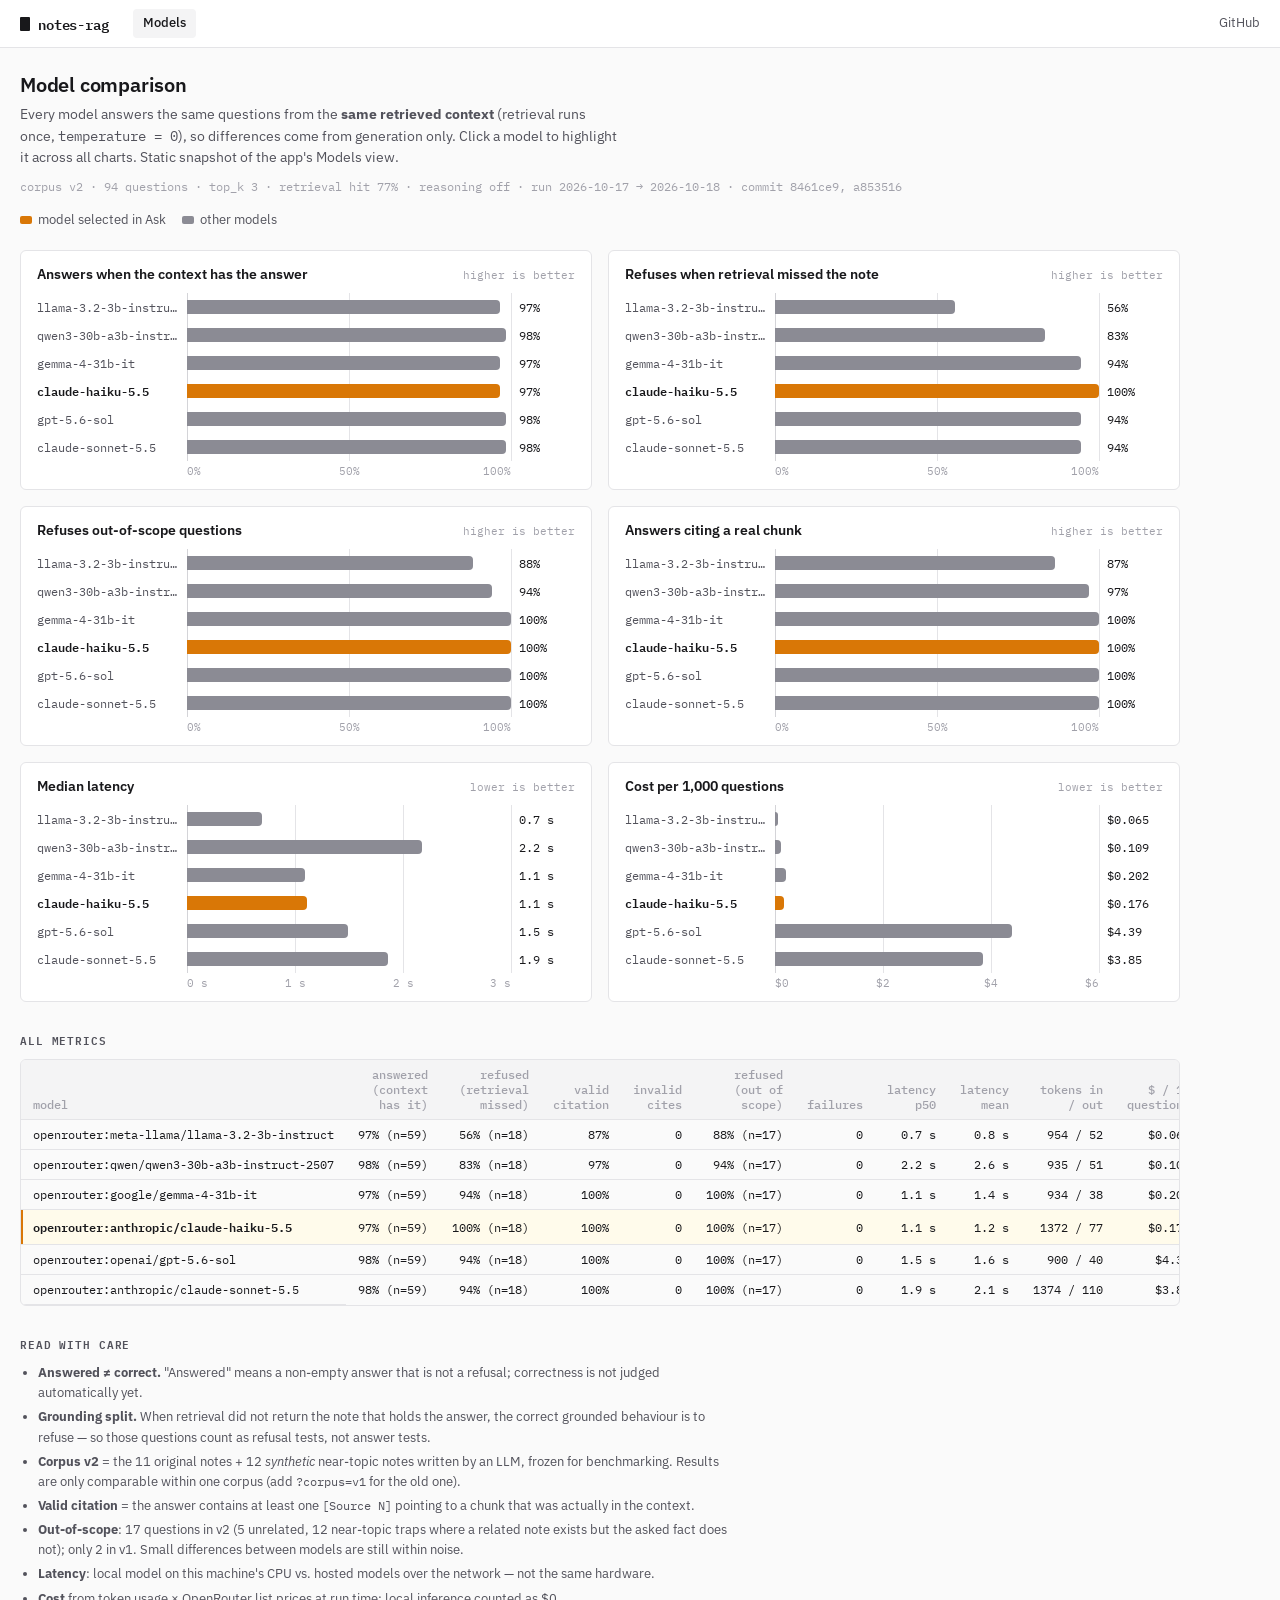
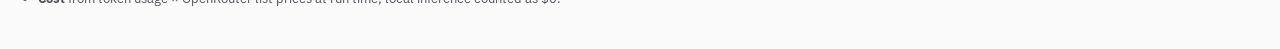
==== docs/benchmark/index.html @ eb019437 "feat(docs): README benchmark charts and static interactive comparison page render_benchmark_charts r" ====
<!DOCTYPE html>
<html lang="en">
<head>
    <meta charset="UTF-8">
    <meta name="viewport" content="width=device-width, initial-scale=1.0">
    <title>notes-rag — model comparison</title>
    <link rel="preconnect" href="https://fonts.googleapis.com">
    <link rel="preconnect" href="https://fonts.gstatic.com" crossorigin>
    <link href="https://fonts.googleapis.com/css2?family=IBM+Plex+Mono:wght@400;500;600&family=IBM+Plex+Sans:wght@400;500;600&display=swap" rel="stylesheet">
    <link rel="stylesheet" href="styles.css">
</head>
<body data-static>
    <header class="topbar">
        <div class="brand">
            <span class="brand-mark" aria-hidden="true"></span>
            <span class="brand-name">notes-rag</span>
        </div>
        <nav class="tabs" aria-label="Views">
            <a class="tab" href="models.html" aria-current="page">Models</a>
        </nav>
        <nav class="topbar-links">
            <a href="https://github.com/kat1478/notes-rag-assistant" target="_blank" rel="noopener">GitHub</a>
        </nav>
    </header>

    <main class="page viz">
        <h1>Model comparison</h1>
        <p class="page-lede">
            Every model answers the same questions from the <strong>same retrieved context</strong>
            (retrieval runs once, <code>temperature = 0</code>), so differences come from generation only.
            Click a model to highlight it across all charts. Static snapshot of the app's Models view.
        </p>
        <p id="run-meta" class="run-meta"></p>
        <div class="key" aria-hidden="true">
            <span><i class="swatch swatch-accent"></i>model selected in Ask</span>
            <span><i class="swatch swatch-muted"></i>other models</span>
        </div>

        <div id="notice" class="notice" hidden></div>

        <div id="charts" class="charts"></div>

        <h2 class="section-title">All metrics</h2>
        <div class="table-wrap">
            <table class="data-table" id="metrics-table">
                <thead>
                    <tr>
                        <th scope="col">model</th>
                        <th scope="col">answered (context has it)</th>
                        <th scope="col">refused (retrieval missed)</th>
                        <th scope="col">valid citation</th>
                        <th scope="col">invalid cites</th>
                        <th scope="col">refused (out of scope)</th>
                        <th scope="col">failures</th>
                        <th scope="col">latency p50</th>
                        <th scope="col">latency mean</th>
                        <th scope="col">tokens in / out</th>
                        <th scope="col">$ / 1k questions</th>
                    </tr>
                </thead>
                <tbody></tbody>
            </table>
        </div>

        <h2 class="section-title">Read with care</h2>
        <ul class="caveats">
            <li><strong>Answered ≠ correct.</strong> "Answered" means a non-empty answer that is not a refusal; correctness is not judged automatically yet.</li>
            <li><strong>Grounding split.</strong> When retrieval did not return the note that holds the answer, the correct grounded behaviour is to refuse — so those questions count as refusal tests, not answer tests.</li>
            <li><strong>Corpus v2</strong> = the 11 original notes + 12 <em>synthetic</em> near-topic notes written by an LLM, frozen for benchmarking. Results are only comparable within one corpus (add <code>?corpus=v1</code> for the old one).</li>
            <li><strong>Valid citation</strong> = the answer contains at least one <code>[Source N]</code> pointing to a chunk that was actually in the context.</li>
            <li><strong>Out-of-scope</strong>: 17 questions in v2 (5 unrelated, 12 near-topic traps where a related note exists but the asked fact does not); only 2 in v1. Small differences between models are still within noise.</li>
            <li><strong>Latency</strong>: local model on this machine's CPU vs. hosted models over the network — not the same hardware.</li>
            <li><strong>Cost</strong> from token usage × OpenRouter list prices at run time; local inference counted as $0.</li>
        </ul>
    </main>

    <div id="tooltip" class="tooltip" role="tooltip" hidden></div>
    <script src="models.js"></script>
</body>
</html>
---- docs/benchmark/styles.css ----
/* notes-rag — developer-tool UI.
   Neutral palette; the only accent is the highlighter used to link citations to chunks. */

:root {
    --bg: #fafafa;
    --panel: #ffffff;
    --sunken: #f4f4f5;
    --line: #e4e4e7;
    --line-strong: #d4d4d8;
    --text: #18181b;
    --text-2: #52525b;
    --text-3: #a1a1aa;

    --hl: #fde68a;          /* highlighter: citation chips */
    --hl-row: #fffbeb;      /* highlighter: linked context row */
    --hl-line: #d97706;
    --hl-text: #78350f;

    --ok: #15803d;
    --warn: #b45309;
    --bad: #b91c1c;
    --info: #3f3f46;

    --sans: 'IBM Plex Sans', system-ui, sans-serif;
    --mono: 'IBM Plex Mono', ui-monospace, 'SFMono-Regular', Menlo, monospace;
    --r: 6px;
    --gutter: 20px;
}

@media (prefers-color-scheme: dark) {
    :root {
        --bg: #09090b;
        --panel: #0f0f11;
        --sunken: #18181b;
        --line: #27272a;
        --line-strong: #3f3f46;
        --text: #f4f4f5;
        --text-2: #a1a1aa;
        --text-3: #71717a;

        --hl: rgba(251, 191, 36, 0.28);
        --hl-row: rgba(251, 191, 36, 0.07);
        --hl-line: #f59e0b;
        --hl-text: #fcd34d;

        --ok: #4ade80;
        --warn: #fbbf24;
        --bad: #f87171;
        --info: #d4d4d8;
    }
}

* { box-sizing: border-box; margin: 0; padding: 0; }

html { color-scheme: light dark; }

body {
    background: var(--bg);
    color: var(--text);
    font: 14px/1.55 var(--sans);
    -webkit-font-smoothing: antialiased;
    min-height: 100vh;
    display: grid;
    grid-template-rows: auto auto 1fr auto;
    grid-template-columns: minmax(0, 1fr);
}

button { font: inherit; color: inherit; cursor: pointer; background: none; border: 0; }
code, pre, kbd, output, .mono { font-family: var(--mono); }
[hidden] { display: none !important; }

:focus-visible { outline: 2px solid var(--hl-line); outline-offset: 2px; }

.visually-hidden {
    position: absolute; width: 1px; height: 1px; overflow: hidden;
    clip: rect(0 0 0 0); white-space: nowrap;
}

/* ── Top bar ─────────────────────────────────────────────── */

.topbar {
    display: flex;
    align-items: center;
    gap: 16px;
    height: 48px;
    padding: 0 var(--gutter);
    border-bottom: 1px solid var(--line);
    background: var(--panel);
}

.brand { display: flex; align-items: center; gap: 8px; }
.brand-mark {
    width: 10px; height: 14px;
    background: var(--text);
    border-radius: 1px;
}
.brand-name { font: 600 14px var(--mono); letter-spacing: -0.01em; }

.backend-status {
    display: inline-flex;
    align-items: center;
    gap: 6px;
    padding: 2px 8px;
    border: 1px solid var(--line);
    border-radius: 999px;
    font: 12px var(--mono);
    color: var(--text-2);
}
.backend-status .dot { width: 6px; height: 6px; border-radius: 50%; background: var(--text-3); }
.backend-status[data-state="up"] .dot { background: var(--ok); }
.backend-status[data-state="down"] .dot { background: var(--bad); }
.backend-status[data-state="down"] { color: var(--bad); }

.topbar-links { margin-left: auto; display: flex; gap: 16px; }
.topbar-links a { color: var(--text-2); text-decoration: none; font-size: 13px; }
.topbar-links a:hover { color: var(--text); }

/* ── Query bar ───────────────────────────────────────────── */

.query {
    padding: 16px var(--gutter) 12px;
    border-bottom: 1px solid var(--line);
}

.query-form {
    display: flex;
    align-items: stretch;
    border: 1px solid var(--line-strong);
    border-radius: var(--r);
    background: var(--panel);
}
.query-form:focus-within { border-color: var(--text-2); }

.prompt {
    display: flex; align-items: center;
    padding: 0 0 0 12px;
    font: 500 15px var(--mono);
    color: var(--text-3);
}

.query-input {
    flex: 1;
    min-width: 0;
    padding: 11px 10px;
    border: 0;
    background: transparent;
    color: var(--text);
    font: 15px var(--sans);
}
.query-input:focus { outline: none; }
.query-input::placeholder { color: var(--text-3); }

.topk {
    display: flex; align-items: center; gap: 2px;
    padding: 0 8px;
    border-left: 1px solid var(--line);
    font: 12px var(--mono);
    color: var(--text-2);
}
.topk-label { margin-right: 4px; }
.topk-btn {
    width: 22px; height: 22px;
    border-radius: 4px;
    color: var(--text-2);
}
.topk-btn:hover { background: var(--sunken); color: var(--text); }
.temp-btn { width: 22px; height: 22px; border-radius: 4px; color: var(--text-2); }
.temp-btn:hover:not(:disabled) { background: var(--sunken); color: var(--text); }
.temp.is-off { color: var(--text-3); }
.temp.is-off .topk-value { color: var(--text-3); text-decoration: line-through; }
.temp-btn:disabled { color: var(--text-3); cursor: not-allowed; }
.topk-value { min-width: 16px; text-align: center; color: var(--text); font-weight: 600; }

.ask-btn {
    display: flex; align-items: center; gap: 8px;
    padding: 0 14px;
    border-left: 1px solid var(--line);
    font-weight: 600;
    border-radius: 0 var(--r) var(--r) 0;
}
.ask-btn:hover { background: var(--sunken); }
.ask-btn:disabled { color: var(--text-3); cursor: progress; }
.ask-btn kbd {
    font-size: 11px;
    padding: 0 4px;
    border: 1px solid var(--line-strong);
    border-radius: 3px;
    color: var(--text-3);
}

.examples {
    display: flex; flex-wrap: wrap; align-items: center; gap: 6px;
    margin-top: 10px;
}
.examples-label { font: 12px var(--mono); color: var(--text-3); margin-right: 2px; }
.chip {
    padding: 2px 8px;
    border: 1px solid var(--line);
    border-radius: 4px;
    font-size: 12.5px;
    color: var(--text-2);
}
.chip:hover { border-color: var(--line-strong); color: var(--text); background: var(--panel); }
.chip-note { font: 11px var(--mono); color: var(--text-3); margin-left: 4px; }

/* ── Workspace ───────────────────────────────────────────── */

.workspace {
    display: grid;
    grid-template-columns: minmax(0, 1.15fr) minmax(0, 1fr);
    min-height: 0;
}

.panel { min-width: 0; display: flex; flex-direction: column; }
.answer-panel { border-right: 1px solid var(--line); }

.panel-head {
    display: flex; align-items: center; gap: 10px;
    height: 40px;
    padding: 0 var(--gutter);
    border-bottom: 1px solid var(--line);
}
.panel-head h2 {
    font: 600 11px var(--mono);
    text-transform: uppercase;
    letter-spacing: 0.08em;
    color: var(--text-2);
}
.panel-meta { margin-left: auto; font: 12px var(--mono); color: var(--text-3); }

.panel-body { padding: 20px var(--gutter) 28px; }

.tag {
    font: 600 11px var(--mono);
    padding: 1px 6px;
    border-radius: 3px;
    border: 1px solid currentColor;
}
.tag[data-kind="grounded"] { color: var(--ok); }
.tag[data-kind="refused"]  { color: var(--info); }
.tag[data-kind="uncited"]  { color: var(--warn); }

/* Empty / loading / error */

.empty p { max-width: 58ch; color: var(--text-2); }
.empty strong { color: var(--text); font-weight: 600; }

.hints { margin-top: 20px; display: grid; gap: 6px; }
.hints div { display: grid; grid-template-columns: 110px 1fr; gap: 12px; }
.hints dt { font: 12px var(--mono); color: var(--text); }
.hints dd { color: var(--text-2); font-size: 13px; }

.steps { list-style: none; display: grid; gap: 6px; font: 13px var(--mono); }
.step { color: var(--text-3); padding-left: 18px; position: relative; }
.step::before { content: '✓'; position: absolute; left: 0; color: var(--ok); }
.step.active { color: var(--text); }
.step.active::before {
    content: '';
    top: 6px; width: 8px; height: 8px;
    border: 1.5px solid var(--text-2);
    border-top-color: transparent;
    border-radius: 50%;
    animation: spin 0.8s linear infinite;
}
@keyframes spin { to { transform: rotate(360deg); } }
@media (prefers-reduced-motion: reduce) { .step.active::before { animation: none; } }

.note { margin-top: 14px; color: var(--text-3); font-size: 13px; max-width: 60ch; }
.error-title { font-weight: 600; color: var(--bad); }
.cmd {
    margin-top: 6px;
    padding: 8px 10px;
    background: var(--sunken);
    border: 1px solid var(--line);
    border-radius: 4px;
    font-size: 12.5px;
    overflow-x: auto;
}
.ghost-btn {
    margin-top: 14px;
    padding: 4px 12px;
    border: 1px solid var(--line-strong);
    border-radius: 4px;
    font-size: 13px;
}
.ghost-btn:hover { background: var(--sunken); }

/* Answer */

.answer-question {
    font: 13px var(--mono);
    color: var(--text-3);
    margin-bottom: 12px;
}
.answer-question::before { content: '> '; }

.answer-text {
    font-size: 16px;
    line-height: 1.7;
    max-width: 68ch;
    white-space: pre-wrap;
}

.cite {
    display: inline-block;
    min-width: 18px;
    margin: 0 1px;
    padding: 0 4px;
    border: 1px solid var(--line-strong);
    border-radius: 3px;
    font: 600 11px/16px var(--mono);
    text-align: center;
    vertical-align: 2px;
    color: var(--text-2);
    cursor: pointer;
}
.cite:hover, .cite.is-active {
    background: var(--hl);
    border-color: var(--hl-line);
    color: var(--hl-text);
}
.cite-demo { cursor: default; }
.cite.is-missing { border-style: dashed; color: var(--bad); cursor: help; }

/* ── Context (sources) ───────────────────────────────────── */

.sources { list-style: none; overflow: auto; }

.source { border-bottom: 1px solid var(--line); box-shadow: inset 2px 0 0 transparent; }
.source.is-active { background: var(--hl-row); box-shadow: inset 2px 0 0 var(--hl-line); }
.source.is-active .src-n,
.source.is-active .src-id { color: var(--hl-text); }

.source-row {
    display: grid;
    grid-template-columns: 28px minmax(0, 1fr) auto auto 14px;
    align-items: center;
    gap: 10px;
    width: 100%;
    padding: 9px var(--gutter);
    text-align: left;
    font: 12.5px var(--mono);
}
.source-row:hover { background: var(--sunken); }
.source.is-active .source-row:hover { background: transparent; }

.src-n { color: var(--text-3); }
.source.is-cited .src-n { color: var(--text); font-weight: 600; }
.src-id { overflow: hidden; text-overflow: ellipsis; white-space: nowrap; }
.src-id .chunk { color: var(--text-3); }
.src-kind { font-size: 11px; color: var(--text-3); }
.src-kind[data-kind="retrieved"] { color: var(--text-2); }
.src-score { font-size: 11.5px; color: var(--text-2); min-width: 44px; text-align: right; }
.src-caret { color: var(--text-3); transition: transform 0.15s; }
.source.is-open .src-caret { transform: rotate(90deg); }

.source-text {
    padding: 2px var(--gutter) 14px calc(var(--gutter) + 38px);
    font-size: 13.5px;
    line-height: 1.6;
    color: var(--text-2);
    white-space: pre-wrap;
}
.source.is-active .source-text { color: var(--text); }

.sources-empty { padding: 20px var(--gutter); color: var(--text-3); font-size: 13px; }

/* ── Stats strip ─────────────────────────────────────────── */

.stats {
    display: flex; flex-wrap: wrap;
    border-top: 1px solid var(--line);
    background: var(--panel);
}
.stat {
    display: flex; gap: 8px; align-items: baseline;
    padding: 8px var(--gutter);
    border-right: 1px solid var(--line);
    font: 12px var(--mono);
    min-width: 0;
}
.stat-k { color: var(--text-3); }
.stat-v { color: var(--text); overflow: hidden; text-overflow: ellipsis; white-space: nowrap; }

/* ── Narrow screens ──────────────────────────────────────── */

@media (max-width: 860px) {
    :root { --gutter: 16px; }
    .workspace { grid-template-columns: 1fr; }
    .answer-panel { border-right: 0; border-bottom: 1px solid var(--line); }
    .topk-label, .ask-btn kbd, .topbar-links a:first-child { display: none; }
    /* Query bar wraps: input on its own row, controls below it. */
    .query-form { flex-wrap: wrap; }
    .query-input { flex: 1 1 calc(100% - 40px); }
    .model-pick { flex: 1 1 auto; border-left: 0; border-top: 1px solid var(--line); padding-left: 8px; }
    .model-select { max-width: none; width: 100%; }
    .topk, .ask-btn { border-top: 1px solid var(--line); min-height: 38px; }
    .ask-btn { border-radius: 0 0 var(--r) 0; }
    .brand-name { white-space: nowrap; }
    .backend-label { display: none; }
    .stat { border-right: 0; flex: 1 1 50%; }
    .source-row { grid-template-columns: 24px minmax(0, 1fr) auto 14px; }
    .src-kind { display: none; }
    .source-text { padding-left: calc(var(--gutter) + 34px); }
}

/* ── Navigation & model picker ───────────────────────────── */

.tabs { display: flex; gap: 2px; margin-left: 8px; }
.tab {
    padding: 4px 10px;
    border-radius: 4px;
    font-size: 13px;
    color: var(--text-2);
    text-decoration: none;
}
.tab:hover { color: var(--text); background: var(--sunken); }
.tab[aria-current="page"] { color: var(--text); background: var(--sunken); font-weight: 500; }

.model-pick {
    display: flex; align-items: center;
    border-left: 1px solid var(--line);
    padding: 0 4px 0 10px;
}
.model-select {
    max-width: 230px;
    padding: 4px 4px;
    border: 0;
    background: transparent;
    color: var(--text);
    font: 12.5px var(--mono);
    cursor: pointer;
}
.model-select:focus { outline: none; }
.model-pick:focus-within { background: var(--sunken); }

.tag[data-kind="failed"] { color: var(--bad); }

/* ── Models page ─────────────────────────────────────────── */

.page {
    padding: 24px var(--gutter) 40px;
    max-width: 1200px;
    width: 100%;
}
.page h1 { font: 600 20px/1.3 var(--sans); letter-spacing: -0.01em; }
.page-lede { margin-top: 6px; color: var(--text-2); max-width: 75ch; }
.page a { color: var(--text); text-underline-offset: 2px; }
.run-meta { margin-top: 10px; font: 12px var(--mono); color: var(--text-3); }

.key {
    display: flex; flex-wrap: wrap; gap: 16px;
    margin-top: 16px;
    font-size: 13px; color: var(--text-2);
}
.key span { display: inline-flex; align-items: center; gap: 6px; }
.swatch { width: 12px; height: 8px; border-radius: 2px; display: inline-block; }

.viz {
    --bar-accent: #d97706;
    --bar-muted: #8b8b94;
    --grid: var(--line);
}
@media (prefers-color-scheme: dark) {
    .viz { --bar-accent: #c98500; --bar-muted: #6b6b74; }
}
.swatch-accent { background: var(--bar-accent); }
.swatch-muted { background: var(--bar-muted); }

.charts {
    display: grid;
    grid-template-columns: repeat(2, minmax(0, 1fr));
    gap: 16px;
    margin-top: 20px;
}
.chart {
    border: 1px solid var(--line);
    border-radius: var(--r);
    background: var(--panel);
    padding: 14px 16px 10px;
    min-width: 0;
}
.chart-head { display: flex; align-items: baseline; gap: 8px; margin-bottom: 10px; }
.chart-head h2 { font: 600 13.5px var(--sans); }
.chart-dir { margin-left: auto; font: 11px var(--mono); color: var(--text-3); white-space: nowrap; }

.plot { position: relative; }
.plot-grid {
    position: absolute;
    top: 0; bottom: 18px;
    left: var(--label-w); right: var(--value-w);
    pointer-events: none;
}
.plot-grid i { position: absolute; top: 0; bottom: 0; width: 1px; background: var(--grid); }
.plot-grid i:first-child { background: var(--line-strong); }   /* baseline */

.plot { --label-w: 150px; --value-w: 64px; }
.bar-row {
    display: grid;
    grid-template-columns: var(--label-w) minmax(0, 1fr) var(--value-w);
    align-items: center;
    width: 100%;
    height: 28px;
    text-align: left;
    border-radius: 4px;
    position: relative;
}
.bar-row:hover, .bar-row:focus-visible { background: var(--sunken); }
.bar-label {
    padding-right: 10px;
    font: 12px var(--mono);
    color: var(--text-2);
    overflow: hidden; text-overflow: ellipsis; white-space: nowrap;
}
.bar-row.is-selected .bar-label { color: var(--text); font-weight: 600; }
.bar-track { position: relative; height: 14px; }
.bar {
    position: absolute; left: 0; top: 0; bottom: 0;
    background: var(--bar-muted);
    border-radius: 0 4px 4px 0;    /* rounded data-end, square at the baseline */
    min-width: 2px;
}
.bar-row.is-selected .bar { background: var(--bar-accent); }
.bar-value {
    padding-left: 8px;
    font: 12px var(--mono);
    font-variant-numeric: tabular-nums;
    color: var(--text);
    white-space: nowrap;
}
.bar-value.is-na { color: var(--text-3); }

.axis {
    display: grid;
    grid-template-columns: var(--label-w) minmax(0, 1fr) var(--value-w);
    height: 18px;
}
.axis-ticks { position: relative; font: 10.5px var(--mono); color: var(--text-3); font-variant-numeric: tabular-nums; }
.axis-ticks span { position: absolute; top: 3px; transform: translateX(-50%); white-space: nowrap; }
.axis-ticks span:first-child { transform: none; }
.axis-ticks span:last-child:not(:first-child) { transform: translateX(-100%); }

.tooltip {
    position: fixed;
    z-index: 10;
    pointer-events: none;
    min-width: 180px;
    padding: 8px 10px;
    background: var(--panel);
    border: 1px solid var(--line-strong);
    border-radius: 4px;
    font: 12px var(--mono);
    box-shadow: 0 4px 16px rgba(0, 0, 0, 0.12);
}
.tooltip strong { display: block; font-size: 15px; color: var(--text); }
.tooltip .tt-model { color: var(--text-2); }
.tooltip .tt-detail { color: var(--text-3); margin-top: 2px; }

.section-title {
    margin-top: 28px;
    font: 600 11px var(--mono);
    text-transform: uppercase;
    letter-spacing: 0.08em;
    color: var(--text-2);
}

.table-wrap { margin-top: 10px; overflow-x: auto; border: 1px solid var(--line); border-radius: var(--r); }
.data-table { width: 100%; border-collapse: collapse; font: 12px var(--mono); }
.data-table th, .data-table td {
    padding: 7px 12px;
    border-bottom: 1px solid var(--line);
    text-align: right;
    white-space: nowrap;
    font-variant-numeric: tabular-nums;
}
.data-table thead th { color: var(--text-3); font-weight: 500; background: var(--sunken); white-space: normal; vertical-align: bottom; }
.data-table tbody th { font-weight: 400; color: var(--text); }
.data-table th:first-child, .data-table td:first-child { text-align: left; }
.data-table tr:last-child td { border-bottom: 0; }
.data-table tr.is-selected > * { background: var(--hl-row); }
.data-table tr.is-selected > :first-child { box-shadow: inset 2px 0 0 var(--hl-line); font-weight: 600; }

.caveats { margin-top: 10px; padding-left: 18px; color: var(--text-2); font-size: 13px; display: grid; gap: 4px; max-width: 90ch; }
.caveats code { font-size: 12px; }

.notice {
    margin-top: 20px;
    padding: 16px;
    border: 1px dashed var(--line-strong);
    border-radius: var(--r);
    color: var(--text-2);
}

@media (max-width: 860px) {
    .charts { grid-template-columns: 1fr; }
    .plot { --label-w: 112px; --value-w: 58px; }
    .tabs { margin-left: 0; }
    .model-select { max-width: 120px; }
}
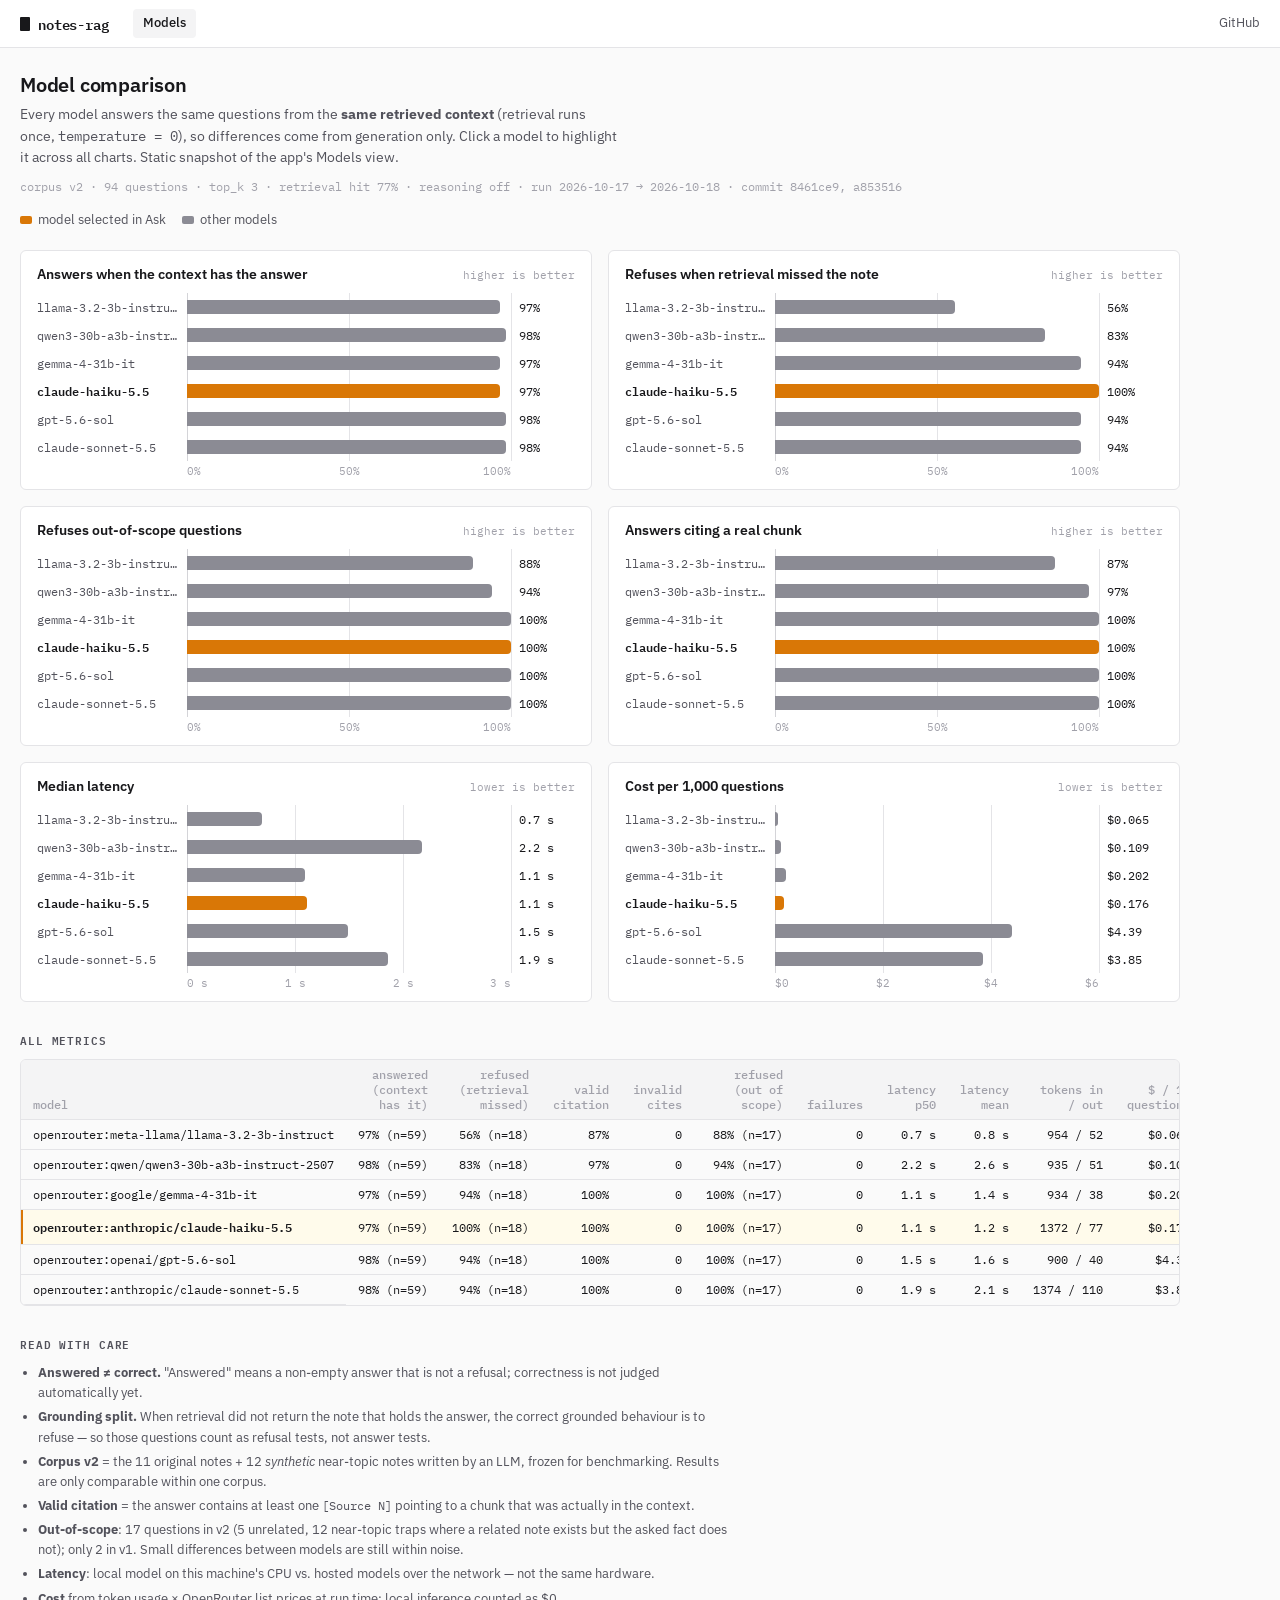
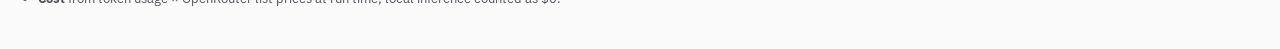
==== commit c92778ec: "fix(frontend): drop the link to v1 benchmark results, which are no longer kept Co-Authored-By: Claud" ====
--- a/docs/benchmark/index.html
+++ b/docs/benchmark/index.html
@@ -66,7 +66,7 @@
         <ul class="caveats">
             <li><strong>Answered ≠ correct.</strong> "Answered" means a non-empty answer that is not a refusal; correctness is not judged automatically yet.</li>
             <li><strong>Grounding split.</strong> When retrieval did not return the note that holds the answer, the correct grounded behaviour is to refuse — so those questions count as refusal tests, not answer tests.</li>
-            <li><strong>Corpus v2</strong> = the 11 original notes + 12 <em>synthetic</em> near-topic notes written by an LLM, frozen for benchmarking. Results are only comparable within one corpus (add <code>?corpus=v1</code> for the old one).</li>
+            <li><strong>Corpus v2</strong> = the 11 original notes + 12 <em>synthetic</em> near-topic notes written by an LLM, frozen for benchmarking. Results are only comparable within one corpus.</li>
             <li><strong>Valid citation</strong> = the answer contains at least one <code>[Source N]</code> pointing to a chunk that was actually in the context.</li>
             <li><strong>Out-of-scope</strong>: 17 questions in v2 (5 unrelated, 12 near-topic traps where a related note exists but the asked fact does not); only 2 in v1. Small differences between models are still within noise.</li>
             <li><strong>Latency</strong>: local model on this machine's CPU vs. hosted models over the network — not the same hardware.</li>
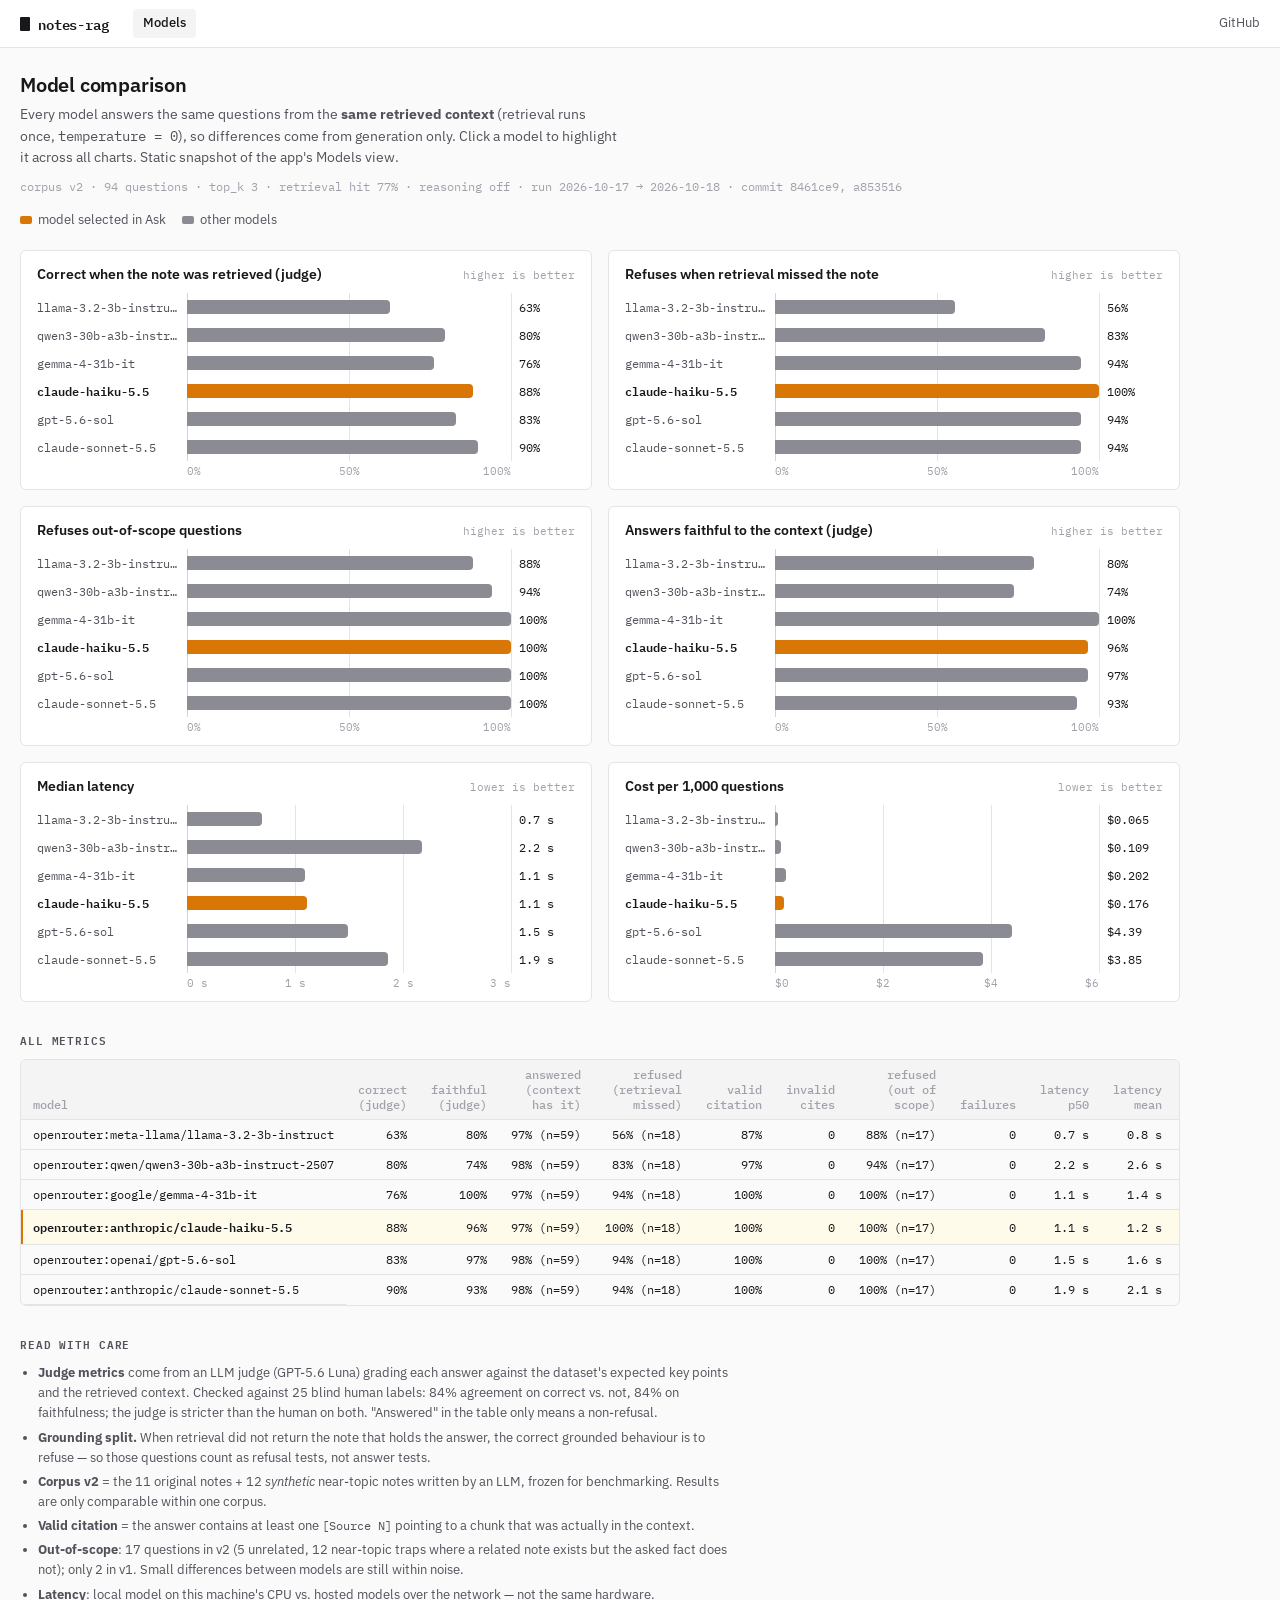
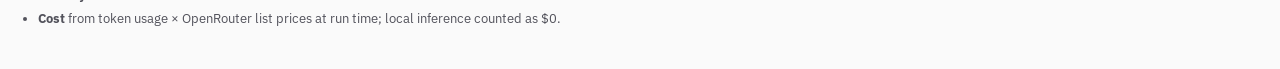
==== commit ec14adc4: "docs: judge-verified correctness and faithfulness in charts, Models view and README Recommendation r" ====
--- a/docs/benchmark/index.html
+++ b/docs/benchmark/index.html
@@ -46,6 +46,8 @@
                 <thead>
                     <tr>
                         <th scope="col">model</th>
+                        <th scope="col">correct (judge)</th>
+                        <th scope="col">faithful (judge)</th>
                         <th scope="col">answered (context has it)</th>
                         <th scope="col">refused (retrieval missed)</th>
                         <th scope="col">valid citation</th>
@@ -64,7 +66,7 @@
 
         <h2 class="section-title">Read with care</h2>
         <ul class="caveats">
-            <li><strong>Answered ≠ correct.</strong> "Answered" means a non-empty answer that is not a refusal; correctness is not judged automatically yet.</li>
+            <li><strong>Judge metrics</strong> come from an LLM judge (GPT-5.6 Luna) grading each answer against the dataset's expected key points and the retrieved context. Checked against 25 blind human labels: 84% agreement on correct vs. not, 84% on faithfulness; the judge is stricter than the human on both. "Answered" in the table only means a non-refusal.</li>
             <li><strong>Grounding split.</strong> When retrieval did not return the note that holds the answer, the correct grounded behaviour is to refuse — so those questions count as refusal tests, not answer tests.</li>
             <li><strong>Corpus v2</strong> = the 11 original notes + 12 <em>synthetic</em> near-topic notes written by an LLM, frozen for benchmarking. Results are only comparable within one corpus.</li>
             <li><strong>Valid citation</strong> = the answer contains at least one <code>[Source N]</code> pointing to a chunk that was actually in the context.</li>
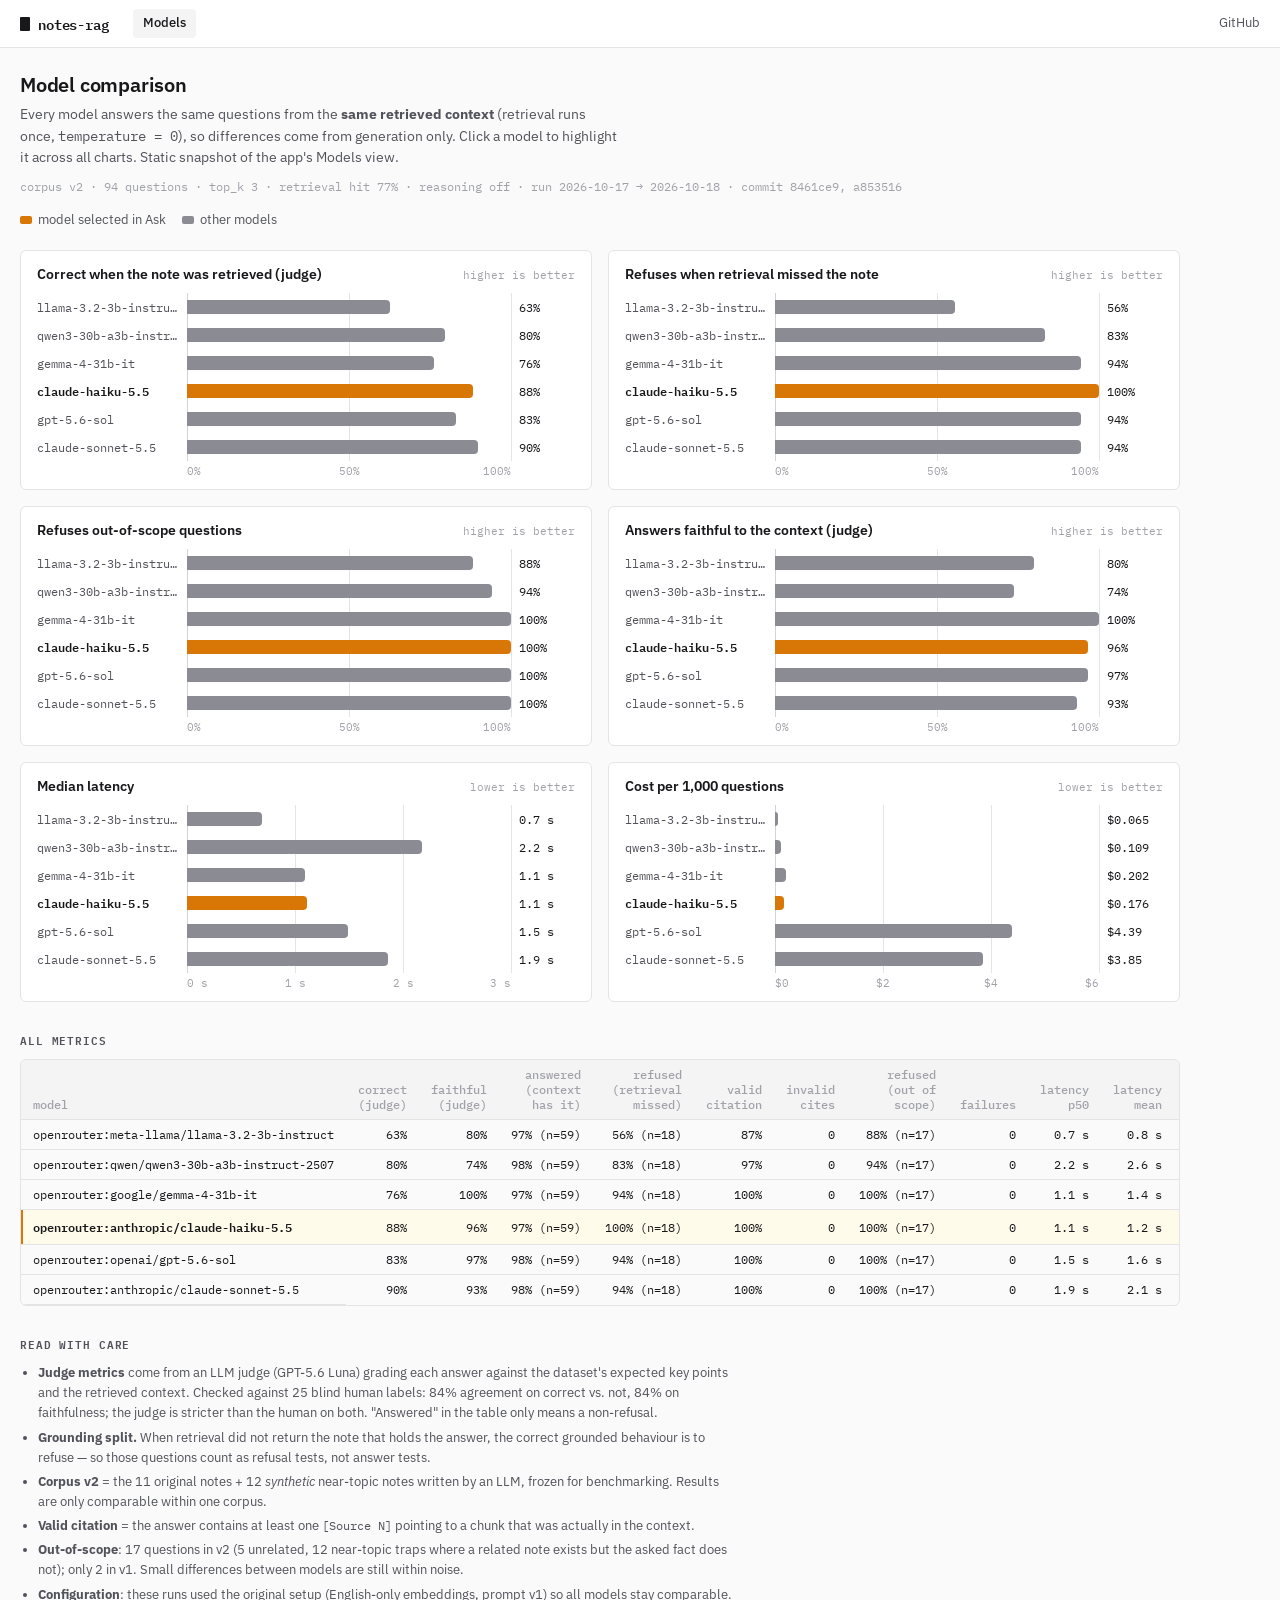
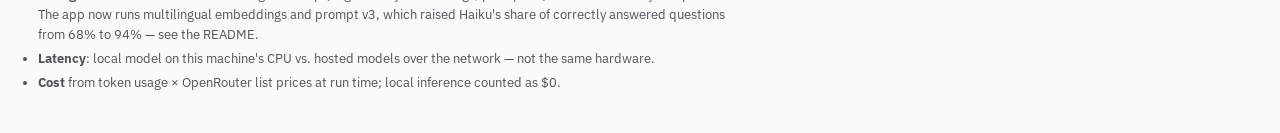
==== commit 06960c53: "docs(frontend): note that the model table predates multilingual embeddings and prompt v3 Co-Authored" ====
--- a/docs/benchmark/index.html
+++ b/docs/benchmark/index.html
@@ -71,6 +71,7 @@
             <li><strong>Corpus v2</strong> = the 11 original notes + 12 <em>synthetic</em> near-topic notes written by an LLM, frozen for benchmarking. Results are only comparable within one corpus.</li>
             <li><strong>Valid citation</strong> = the answer contains at least one <code>[Source N]</code> pointing to a chunk that was actually in the context.</li>
             <li><strong>Out-of-scope</strong>: 17 questions in v2 (5 unrelated, 12 near-topic traps where a related note exists but the asked fact does not); only 2 in v1. Small differences between models are still within noise.</li>
+            <li><strong>Configuration</strong>: these runs used the original setup (English-only embeddings, prompt v1) so all models stay comparable. The app now runs multilingual embeddings and prompt v3, which raised Haiku's share of correctly answered questions from 68% to 94% — see the README.</li>
             <li><strong>Latency</strong>: local model on this machine's CPU vs. hosted models over the network — not the same hardware.</li>
             <li><strong>Cost</strong> from token usage × OpenRouter list prices at run time; local inference counted as $0.</li>
         </ul>
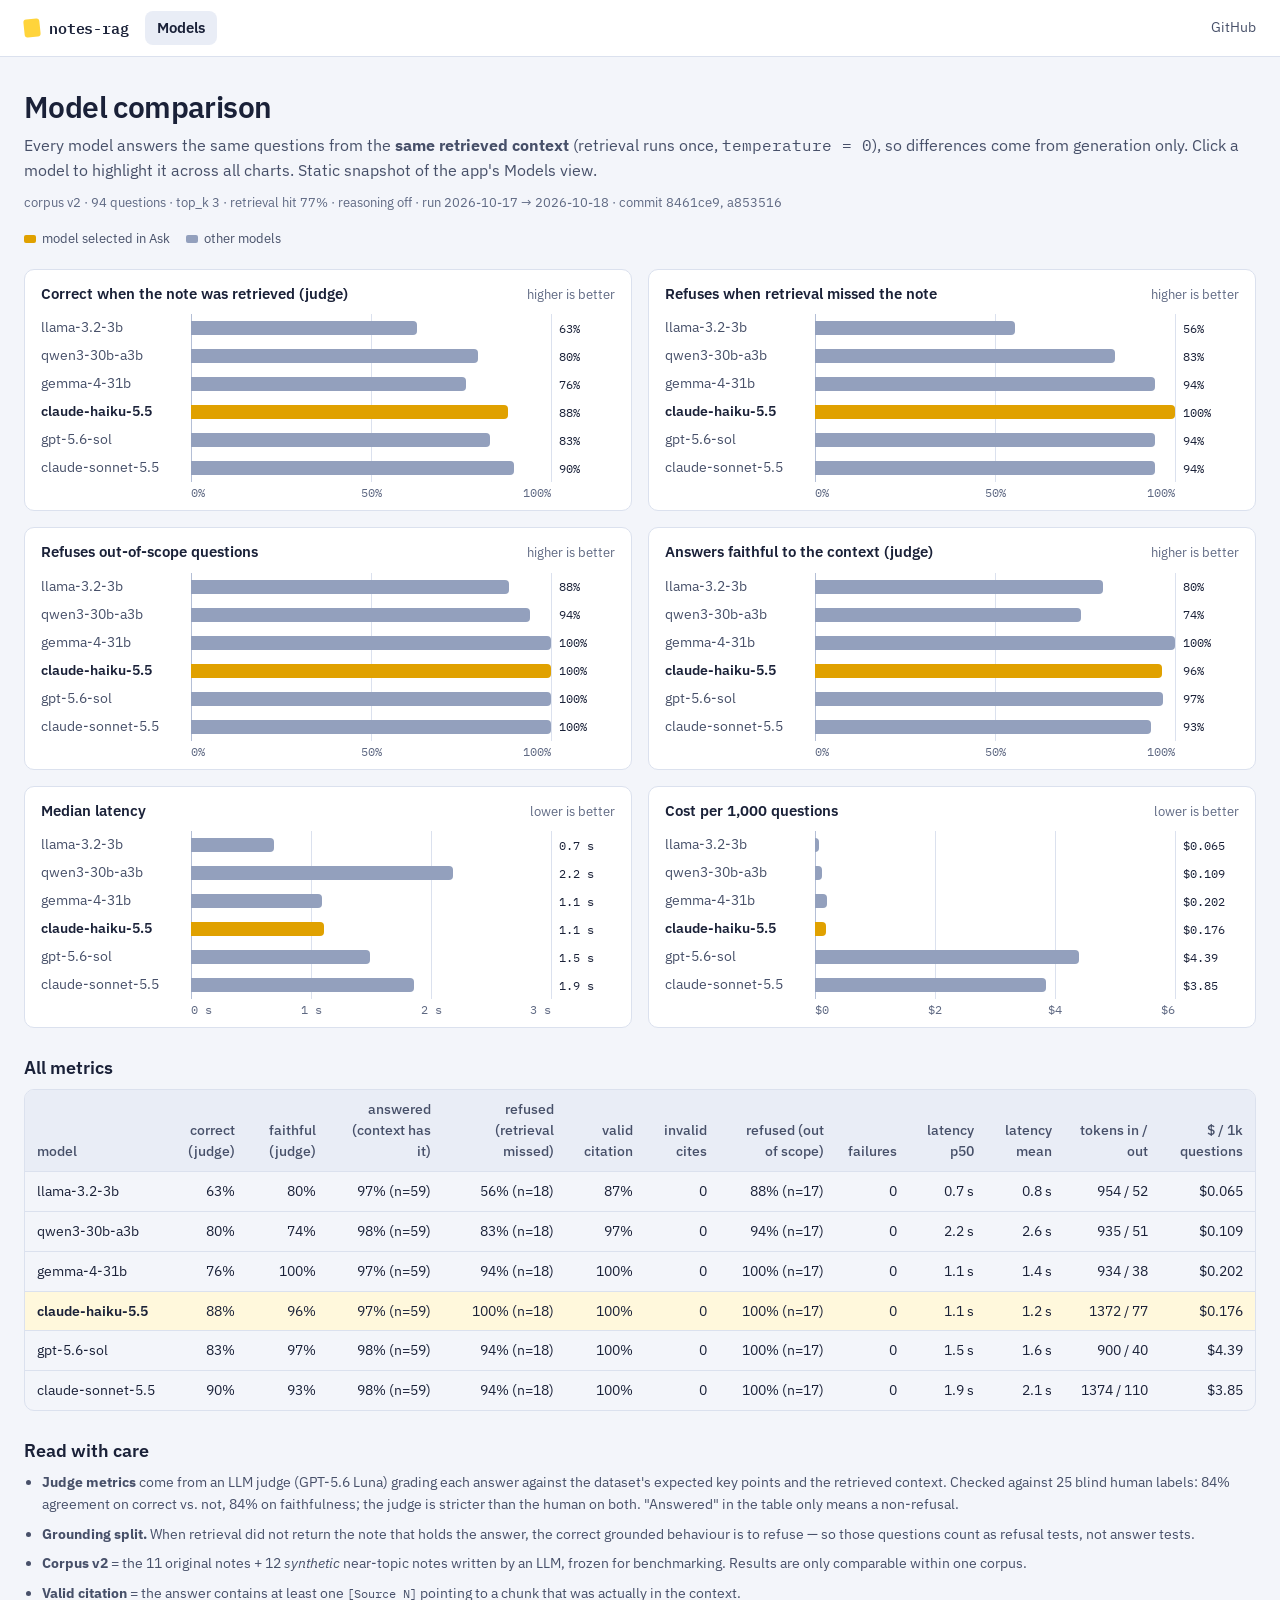
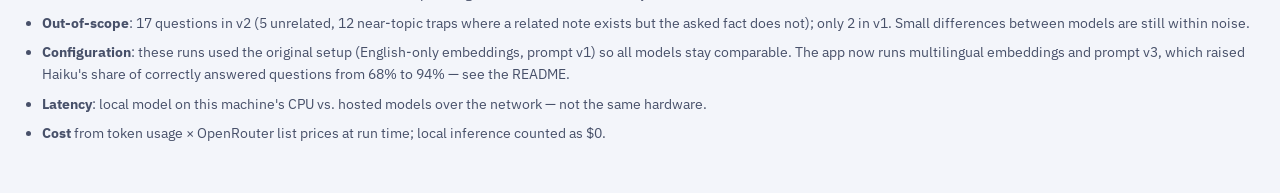
==== commit 0317de91: "feat(ui): centred layout, clearer Ask flow and a warmer look Content is centred up to 1440 px (Model" ====
--- a/docs/benchmark/index.html
+++ b/docs/benchmark/index.html
@@ -7,10 +7,11 @@
     <link rel="preconnect" href="https://fonts.googleapis.com">
     <link rel="preconnect" href="https://fonts.gstatic.com" crossorigin>
     <link href="https://fonts.googleapis.com/css2?family=IBM+Plex+Mono:wght@400;500;600&family=IBM+Plex+Sans:wght@400;500;600&display=swap" rel="stylesheet">
+    <link rel="icon" href="data:image/svg+xml,%3Csvg xmlns='http://www.w3.org/2000/svg' viewBox='0 0 16 16'%3E%3Crect width='16' height='16' rx='4' fill='%23ffd43b'/%3E%3Cpath d='M4 5h8M4 8h8M4 11h5' stroke='%231a2138' stroke-width='1.5'/%3E%3C/svg%3E">
     <link rel="stylesheet" href="styles.css">
 </head>
 <body data-static>
-    <header class="topbar">
+    <header class="topbar"><div class="topbar-in wrap">
         <div class="brand">
             <span class="brand-mark" aria-hidden="true"></span>
             <span class="brand-name">notes-rag</span>
@@ -21,9 +22,9 @@
         <nav class="topbar-links">
             <a href="https://github.com/kat1478/notes-rag-assistant" target="_blank" rel="noopener">GitHub</a>
         </nav>
-    </header>
+    </div></header>
 
-    <main class="page viz">
+    <main class="page viz wrap">
         <h1>Model comparison</h1>
         <p class="page-lede">
             Every model answers the same questions from the <strong>same retrieved context</strong>
@@ -35,6 +36,8 @@
             <span><i class="swatch swatch-accent"></i>model selected in Ask</span>
             <span><i class="swatch swatch-muted"></i>other models</span>
         </div>
+
+        <div id="pick-bar" class="pick-bar" role="status" hidden></div>
 
         <div id="notice" class="notice" hidden></div>
 
--- a/docs/benchmark/styles.css
+++ b/docs/benchmark/styles.css
@@ -1,52 +1,61 @@
-/* notes-rag — developer-tool UI.
-   Neutral palette; the only accent is the highlighter used to link citations to chunks. */
+/* notes-rag — ink-blue neutrals with one accent, the highlighter: it marks the primary action and every link
+   between an answer and its source. Content is centred in .wrap on every page. */
 
 :root {
-    --bg: #fafafa;
+    --bg: #f3f5fa;
     --panel: #ffffff;
-    --sunken: #f4f4f5;
-    --line: #e4e4e7;
-    --line-strong: #d4d4d8;
-    --text: #18181b;
-    --text-2: #52525b;
-    --text-3: #a1a1aa;
-
-    --hl: #fde68a;          /* highlighter: citation chips */
-    --hl-row: #fffbeb;      /* highlighter: linked context row */
-    --hl-line: #d97706;
-    --hl-text: #78350f;
-
-    --ok: #15803d;
-    --warn: #b45309;
-    --bad: #b91c1c;
-    --info: #3f3f46;
+    --sunken: #e9edf6;
+    --line: #dbe1ee;
+    --line-strong: #b4bfd6;
+    --text: #1a2138;
+    --text-2: #475069;
+    --text-3: #5f6983;      /* >= 4.5:1 on --bg and --panel */
+
+    --accent: #ffd43b;
+    --accent-hover: #ffc91a;
+    --on-accent: #1a2138;
+    --link: #2f55c7;
+
+    --hl-mark: #ffe58a;
+    --hl: #ffe58a;          /* highlighter: citation chips */
+    --hl-row: #fff8dc;      /* highlighter: linked source row */
+    --hl-line: #d99400;
+    --hl-text: #664500;
+
+    --ok: #14734a;
+    --warn: #8f5400;
+    --bad: #b3261e;
+    --info: #475069;
 
     --sans: 'IBM Plex Sans', system-ui, sans-serif;
     --mono: 'IBM Plex Mono', ui-monospace, 'SFMono-Regular', Menlo, monospace;
-    --r: 6px;
-    --gutter: 20px;
+    --r: 10px;
+    --gutter: 24px;
 }
 
 @media (prefers-color-scheme: dark) {
     :root {
-        --bg: #09090b;
-        --panel: #0f0f11;
-        --sunken: #18181b;
-        --line: #27272a;
-        --line-strong: #3f3f46;
-        --text: #f4f4f5;
-        --text-2: #a1a1aa;
-        --text-3: #71717a;
-
-        --hl: rgba(251, 191, 36, 0.28);
-        --hl-row: rgba(251, 191, 36, 0.07);
-        --hl-line: #f59e0b;
-        --hl-text: #fcd34d;
-
-        --ok: #4ade80;
-        --warn: #fbbf24;
-        --bad: #f87171;
-        --info: #d4d4d8;
+        --bg: #151b2e;
+        --panel: #1d253c;
+        --sunken: #28324e;
+        --line: #303b59;
+        --line-strong: #50608a;
+        --text: #f0f3fb;
+        --text-2: #bcc6de;
+        --text-3: #9aa6c4;
+
+        --link: #a3bcff;
+
+        --hl-mark: rgba(255, 212, 59, 0.48);
+        --hl: rgba(255, 212, 59, 0.26);
+        --hl-row: rgba(255, 212, 59, 0.09);
+        --hl-line: #ffd43b;
+        --hl-text: #ffe17a;
+
+        --ok: #6fdca8;
+        --warn: #ffc266;
+        --bad: #ff9a92;
+        --info: #bcc6de;
     }
 }
 
@@ -57,13 +66,12 @@
 body {
     background: var(--bg);
     color: var(--text);
-    font: 14px/1.55 var(--sans);
+    font: 15px/1.55 var(--sans);
     -webkit-font-smoothing: antialiased;
     min-height: 100vh;
-    display: grid;
-    grid-template-rows: auto auto 1fr auto;
-    grid-template-columns: minmax(0, 1fr);
-}
+}
+
+.wrap { width: 100%; max-width: 1440px; margin-inline: auto; padding-inline: var(--gutter); }
 
 button { font: inherit; color: inherit; cursor: pointer; background: none; border: 0; }
 code, pre, kbd, output, .mono { font-family: var(--mono); }
@@ -78,185 +86,91 @@
 
 /* ── Top bar ─────────────────────────────────────────────── */
 
-.topbar {
-    display: flex;
-    align-items: center;
-    gap: 16px;
-    height: 48px;
-    padding: 0 var(--gutter);
-    border-bottom: 1px solid var(--line);
-    background: var(--panel);
-}
-
-.brand { display: flex; align-items: center; gap: 8px; }
-.brand-mark {
-    width: 10px; height: 14px;
-    background: var(--text);
-    border-radius: 1px;
-}
-.brand-name { font: 600 14px var(--mono); letter-spacing: -0.01em; }
-
-.backend-status {
-    display: inline-flex;
-    align-items: center;
-    gap: 6px;
-    padding: 2px 8px;
-    border: 1px solid var(--line);
-    border-radius: 999px;
-    font: 12px var(--mono);
-    color: var(--text-2);
-}
-.backend-status .dot { width: 6px; height: 6px; border-radius: 50%; background: var(--text-3); }
+.topbar { border-bottom: 1px solid var(--line); background: var(--panel); }
+.topbar-in { display: flex; align-items: center; gap: 16px; min-height: 56px; }
+
+.brand { display: flex; align-items: center; gap: 9px; }
+.brand-mark { width: 16px; height: 18px; background: var(--accent); border-radius: 3px; transform: rotate(-6deg); }
+.brand-name { font: 600 15px var(--mono); letter-spacing: -0.01em; white-space: nowrap; }
+
+.backend-status { display: inline-flex; align-items: center; gap: 7px; font-size: 13px; color: var(--text-2); }
+.backend-status .dot { width: 8px; height: 8px; border-radius: 50%; background: var(--text-3); }
 .backend-status[data-state="up"] .dot { background: var(--ok); }
 .backend-status[data-state="down"] .dot { background: var(--bad); }
 .backend-status[data-state="down"] { color: var(--bad); }
-
-.topbar-links { margin-left: auto; display: flex; gap: 16px; }
-.topbar-links a { color: var(--text-2); text-decoration: none; font-size: 13px; }
-.topbar-links a:hover { color: var(--text); }
-
-/* ── Query bar ───────────────────────────────────────────── */
-
-.query {
-    padding: 16px var(--gutter) 12px;
-    border-bottom: 1px solid var(--line);
-}
-
-.query-form {
-    display: flex;
-    align-items: stretch;
-    border: 1px solid var(--line-strong);
-    border-radius: var(--r);
-    background: var(--panel);
-}
-.query-form:focus-within { border-color: var(--text-2); }
-
-.prompt {
-    display: flex; align-items: center;
-    padding: 0 0 0 12px;
-    font: 500 15px var(--mono);
-    color: var(--text-3);
-}
-
-.query-input {
-    flex: 1;
-    min-width: 0;
-    padding: 11px 10px;
-    border: 0;
-    background: transparent;
-    color: var(--text);
-    font: 15px var(--sans);
-}
+.backend-status[data-state="waking"] .dot { background: var(--warn); animation: pulse 1.2s ease-in-out infinite; }
+@keyframes pulse { 50% { opacity: 0.3; } }
+@media (prefers-reduced-motion: reduce) { .backend-status[data-state="waking"] .dot { animation: none; } }
+
+.topbar-links { margin-left: auto; display: flex; gap: 18px; }
+.topbar-links a { color: var(--text-2); text-decoration: none; font-size: 14px; }
+.topbar-links a:hover { color: var(--text); text-decoration: underline; }
+
+/* ── Question ────────────────────────────────────────────── */
+
+.query { padding-block: 28px 24px; }
+.hero { margin-block: clamp(12px, 5vh, 56px) 26px; text-align: center; }
+.hero h1 { font: 600 clamp(28px, 4vw, 44px)/1.15 var(--sans); letter-spacing: -0.025em; text-wrap: balance; }
+.hero mark { color: inherit; background: linear-gradient(transparent 58%, var(--hl-mark) 58%, var(--hl-mark) 94%, transparent 94%); padding: 0 0.1em; }
+.hero p { max-width: 760px; margin: 14px auto 0; color: var(--text-2); font-size: 16.5px; text-wrap: pretty; }
+body:not(.has-result) .query { max-width: 1000px; }
+
+.query-form { border: 1px solid var(--line-strong); border-radius: 14px; background: var(--panel); box-shadow: 0 6px 24px rgba(20, 28, 60, 0.07); }
+.query-form:focus-within { border-color: var(--hl-line); box-shadow: 0 0 0 3px var(--hl); }
+.query-main { display: flex; gap: 8px; padding: 8px 8px 8px 18px; }
+.query-input { flex: 1; min-width: 0; min-height: 46px; border: 0; background: transparent; color: var(--text); font: 17px var(--sans); text-overflow: ellipsis; }
 .query-input:focus { outline: none; }
-.query-input::placeholder { color: var(--text-3); }
-
-.topk {
-    display: flex; align-items: center; gap: 2px;
-    padding: 0 8px;
-    border-left: 1px solid var(--line);
-    font: 12px var(--mono);
-    color: var(--text-2);
-}
-.topk-label { margin-right: 4px; }
-.topk-btn {
-    width: 22px; height: 22px;
-    border-radius: 4px;
-    color: var(--text-2);
-}
-.topk-btn:hover { background: var(--sunken); color: var(--text); }
-.temp-btn { width: 22px; height: 22px; border-radius: 4px; color: var(--text-2); }
-.temp-btn:hover:not(:disabled) { background: var(--sunken); color: var(--text); }
-.temp.is-off { color: var(--text-3); }
-.temp.is-off .topk-value { color: var(--text-3); text-decoration: line-through; }
-.temp-btn:disabled { color: var(--text-3); cursor: not-allowed; }
-.topk-value { min-width: 16px; text-align: center; color: var(--text); font-weight: 600; }
-
-.ask-btn {
-    display: flex; align-items: center; gap: 8px;
-    padding: 0 14px;
-    border-left: 1px solid var(--line);
-    font-weight: 600;
-    border-radius: 0 var(--r) var(--r) 0;
-}
-.ask-btn:hover { background: var(--sunken); }
-.ask-btn:disabled { color: var(--text-3); cursor: progress; }
-.ask-btn kbd {
-    font-size: 11px;
-    padding: 0 4px;
-    border: 1px solid var(--line-strong);
-    border-radius: 3px;
-    color: var(--text-3);
-}
-
-.examples {
-    display: flex; flex-wrap: wrap; align-items: center; gap: 6px;
-    margin-top: 10px;
-}
-.examples-label { font: 12px var(--mono); color: var(--text-3); margin-right: 2px; }
-.chip {
-    padding: 2px 8px;
-    border: 1px solid var(--line);
-    border-radius: 4px;
-    font-size: 12.5px;
-    color: var(--text-2);
-}
-.chip:hover { border-color: var(--line-strong); color: var(--text); background: var(--panel); }
-.chip-note { font: 11px var(--mono); color: var(--text-3); margin-left: 4px; }
+.query-input::placeholder { color: var(--text-3); opacity: 1; }
+.ask-btn { min-width: 96px; padding: 0 22px; border-radius: 9px; background: var(--accent); color: var(--on-accent); font-weight: 600; font-size: 16px; }
+.ask-btn:hover { background: var(--accent-hover); }
+.ask-btn:disabled { background: var(--sunken); color: var(--text-2); cursor: progress; }
+
+.query-options { display: flex; flex-wrap: wrap; gap: 4px 24px; padding: 6px 18px; border-top: 1px solid var(--line); font-size: 13.5px; color: var(--text-2); }
+.opt { display: inline-flex; align-items: center; gap: 4px; min-height: 34px; }
+.opt-label { margin-right: 4px; }
+.opt-value { min-width: 22px; text-align: center; color: var(--text); font-weight: 600; font-size: 13px; }
+.step-btn { width: 28px; height: 28px; border-radius: 6px; color: var(--text-2); font-size: 16px; line-height: 1; }
+.step-btn:hover { background: var(--sunken); color: var(--text); }
+.model-select { max-width: 100%; min-width: 0; padding: 4px; border: 0; border-radius: 6px; background: var(--panel); color: var(--text); font: 500 13.5px var(--sans); cursor: pointer; }
+.model-select:hover { background: var(--sunken); }
+
+.examples { display: grid; grid-template-columns: repeat(4, minmax(0, 1fr)); gap: 12px; margin-top: 18px; }
+.chip { display: flex; flex-direction: column; gap: 4px; padding: 14px 16px; border: 1px solid var(--line); border-radius: var(--r); background: var(--panel); text-align: left; line-height: 1.4; transition: border-color 0.15s, transform 0.15s; }
+.chip:hover { border-color: var(--hl-line); transform: translateY(-2px); }
+.chip b { font-weight: 600; font-size: 13px; color: var(--link); }
+.chip span { color: var(--text); }
+.chip i { margin-top: auto; padding-top: 4px; font-style: normal; font-size: 13px; color: var(--text-3); }
+/* Once there is a result the examples shrink to one quiet row. */
+.has-result .examples { display: flex; flex-wrap: wrap; gap: 8px; margin-top: 12px; }
+.has-result .chip { padding: 5px 12px; border-radius: 999px; }
+.has-result .chip b, .has-result .chip i { display: none; }
+.has-result .chip span { font-size: 13.5px; color: var(--text-2); }
+@media (prefers-reduced-motion: reduce) { .chip { transition: none; } .chip:hover { transform: none; } }
 
 /* ── Workspace ───────────────────────────────────────────── */
 
-.workspace {
-    display: grid;
-    grid-template-columns: minmax(0, 1.15fr) minmax(0, 1fr);
-    min-height: 0;
-}
-
-.panel { min-width: 0; display: flex; flex-direction: column; }
-.answer-panel { border-right: 1px solid var(--line); }
-
-.panel-head {
-    display: flex; align-items: center; gap: 10px;
-    height: 40px;
-    padding: 0 var(--gutter);
-    border-bottom: 1px solid var(--line);
-}
-.panel-head h2 {
-    font: 600 11px var(--mono);
-    text-transform: uppercase;
-    letter-spacing: 0.08em;
-    color: var(--text-2);
-}
-.panel-meta { margin-left: auto; font: 12px var(--mono); color: var(--text-3); }
-
-.panel-body { padding: 20px var(--gutter) 28px; }
-
-.tag {
-    font: 600 11px var(--mono);
-    padding: 1px 6px;
-    border-radius: 3px;
-    border: 1px solid currentColor;
-}
-.tag[data-kind="grounded"] { color: var(--ok); }
-.tag[data-kind="refused"]  { color: var(--info); }
-.tag[data-kind="uncited"]  { color: var(--warn); }
-
-/* Empty / loading / error */
-
-.empty p { max-width: 58ch; color: var(--text-2); }
-.empty strong { color: var(--text); font-weight: 600; }
-
-.hints { margin-top: 20px; display: grid; gap: 6px; }
-.hints div { display: grid; grid-template-columns: 110px 1fr; gap: 12px; }
-.hints dt { font: 12px var(--mono); color: var(--text); }
-.hints dd { color: var(--text-2); font-size: 13px; }
-
-.steps { list-style: none; display: grid; gap: 6px; font: 13px var(--mono); }
+.workspace { display: grid; grid-template-columns: minmax(0, 1.15fr) minmax(0, 1fr); gap: 20px; align-items: start; }
+.panel { min-width: 0; border: 1px solid var(--line); border-radius: 14px; background: var(--panel); overflow: hidden; }
+.panel-head { display: flex; align-items: center; gap: 10px; min-height: 52px; padding: 8px 20px; border-bottom: 1px solid var(--line); }
+.panel-head h2 { font: 600 16px var(--sans); }
+.panel-meta { margin-left: auto; font-size: 13px; color: var(--text-3); font-variant-numeric: tabular-nums; }
+.panel-body { padding: 20px 20px 28px; }
+
+.tag { font: 600 12.5px var(--sans); padding: 2px 10px; border-radius: 999px; background: color-mix(in srgb, currentColor 13%, transparent); }
+.tag[data-kind="cited"] { color: var(--ok); }
+.tag[data-kind="refused"] { color: var(--info); }
+.tag[data-kind="uncited"] { color: var(--warn); }
+.tag[data-kind="failed"] { color: var(--bad); }
+
+/* Loading / error */
+
+.steps { list-style: none; display: grid; gap: 6px; }
 .step { color: var(--text-3); padding-left: 18px; position: relative; }
 .step::before { content: '✓'; position: absolute; left: 0; color: var(--ok); }
 .step.active { color: var(--text); }
 .step.active::before {
     content: '';
-    top: 6px; width: 8px; height: 8px;
+    top: 7px; width: 10px; height: 10px;
     border: 1.5px solid var(--text-2);
     border-top-color: transparent;
     border-radius: 50%;
@@ -265,7 +179,7 @@
 @keyframes spin { to { transform: rotate(360deg); } }
 @media (prefers-reduced-motion: reduce) { .step.active::before { animation: none; } }
 
-.note { margin-top: 14px; color: var(--text-3); font-size: 13px; max-width: 60ch; }
+.note { margin-top: 12px; color: var(--text-2); font-size: 14px; }
 .error-title { font-weight: 600; color: var(--bad); }
 .cmd {
     margin-top: 6px;
@@ -276,177 +190,108 @@
     font-size: 12.5px;
     overflow-x: auto;
 }
-.ghost-btn {
-    margin-top: 14px;
-    padding: 4px 12px;
-    border: 1px solid var(--line-strong);
-    border-radius: 4px;
-    font-size: 13px;
-}
+.actions { display: flex; flex-wrap: wrap; gap: 10px; margin-top: 16px; }
+.ghost-btn { min-height: 36px; padding: 4px 14px; border: 1px solid var(--line-strong); border-radius: 8px; font-size: 14px; font-weight: 500; }
 .ghost-btn:hover { background: var(--sunken); }
 
 /* Answer */
 
-.answer-question {
-    font: 13px var(--mono);
-    color: var(--text-3);
-    margin-bottom: 12px;
-}
-.answer-question::before { content: '> '; }
+.answer-question { font-weight: 600; font-size: 18px; line-height: 1.4; margin-bottom: 12px; overflow-wrap: anywhere; }
+.answer-notice { margin-bottom: 14px; padding: 9px 12px; border-radius: 8px; background: var(--hl-row); color: var(--hl-text); font-size: 14px; }
 
 .answer-text {
     font-size: 16px;
     line-height: 1.7;
-    max-width: 68ch;
     white-space: pre-wrap;
-}
-
-.cite {
-    display: inline-block;
-    min-width: 18px;
-    margin: 0 1px;
-    padding: 0 4px;
-    border: 1px solid var(--line-strong);
-    border-radius: 3px;
-    font: 600 11px/16px var(--mono);
-    text-align: center;
-    vertical-align: 2px;
-    color: var(--text-2);
-    cursor: pointer;
-}
+    overflow-wrap: anywhere;
+}
+
+.cite { display: inline-block; min-width: 22px; margin: 0 2px; padding: 1px 5px; border: 1px solid var(--hl-line); border-radius: 6px; background: var(--hl-row); font: 600 12px/18px var(--mono); text-align: center; vertical-align: 1px; color: var(--hl-text); cursor: pointer; }
 .cite:hover, .cite.is-active {
     background: var(--hl);
     border-color: var(--hl-line);
     color: var(--hl-text);
 }
-.cite-demo { cursor: default; }
 .cite.is-missing { border-style: dashed; color: var(--bad); cursor: help; }
 
-/* ── Context (sources) ───────────────────────────────────── */
-
-.sources { list-style: none; overflow: auto; }
-
-.source { border-bottom: 1px solid var(--line); box-shadow: inset 2px 0 0 transparent; }
-.source.is-active { background: var(--hl-row); box-shadow: inset 2px 0 0 var(--hl-line); }
-.source.is-active .src-n,
-.source.is-active .src-id { color: var(--hl-text); }
-
-.source-row {
-    display: grid;
-    grid-template-columns: 28px minmax(0, 1fr) auto auto 14px;
-    align-items: center;
-    gap: 10px;
-    width: 100%;
-    padding: 9px var(--gutter);
-    text-align: left;
-    font: 12.5px var(--mono);
-}
+/* ── Sources ─────────────────────────────────────────────── */
+
+.sources { list-style: none; }
+.source { border-bottom: 1px solid var(--line); }
+.source:last-child { border-bottom: 0; }
+.source.is-active { background: var(--hl-row); }
+.source-row { display: grid; grid-template-columns: 28px minmax(0, 1fr) auto auto 14px; align-items: center; gap: 12px; width: 100%; padding: 11px 20px; text-align: left; font-size: 14px; }
 .source-row:hover { background: var(--sunken); }
-.source.is-active .source-row:hover { background: transparent; }
-
-.src-n { color: var(--text-3); }
-.source.is-cited .src-n { color: var(--text); font-weight: 600; }
-.src-id { overflow: hidden; text-overflow: ellipsis; white-space: nowrap; }
+.source-row:focus-visible { outline-offset: -2px; }
+.src-n { width: 26px; border-radius: 6px; font: 600 12px/22px var(--mono); text-align: center; color: var(--text-3); background: var(--sunken); }
+.source.is-cited .src-n { color: var(--on-accent); background: var(--accent); }
+.src-id { overflow: hidden; text-overflow: ellipsis; white-space: nowrap; font: 13px var(--mono); }
 .src-id .chunk { color: var(--text-3); }
-.src-kind { font-size: 11px; color: var(--text-3); }
+.src-kind { font-size: 13px; color: var(--text-3); }
 .src-kind[data-kind="retrieved"] { color: var(--text-2); }
-.src-score { font-size: 11.5px; color: var(--text-2); min-width: 44px; text-align: right; }
+.src-score { font: 12.5px var(--mono); color: var(--text-2); min-width: 44px; text-align: right; }
 .src-caret { color: var(--text-3); transition: transform 0.15s; }
 .source.is-open .src-caret { transform: rotate(90deg); }
-
-.source-text {
-    padding: 2px var(--gutter) 14px calc(var(--gutter) + 38px);
-    font-size: 13.5px;
-    line-height: 1.6;
-    color: var(--text-2);
-    white-space: pre-wrap;
-}
+.source-text { padding: 2px 20px 16px 60px; font-size: 14.5px; line-height: 1.6; color: var(--text-2); white-space: pre-wrap; overflow-wrap: anywhere; }
 .source.is-active .source-text { color: var(--text); }
-
-.sources-empty { padding: 20px var(--gutter); color: var(--text-3); font-size: 13px; }
-
-/* ── Stats strip ─────────────────────────────────────────── */
-
-.stats {
-    display: flex; flex-wrap: wrap;
-    border-top: 1px solid var(--line);
-    background: var(--panel);
-}
-.stat {
-    display: flex; gap: 8px; align-items: baseline;
-    padding: 8px var(--gutter);
-    border-right: 1px solid var(--line);
-    font: 12px var(--mono);
-    min-width: 0;
-}
+.sources-empty { padding: 20px; color: var(--text-3); font-size: 14px; }
+
+/* ── Run details ─────────────────────────────────────────── */
+
+.stats { display: flex; flex-wrap: wrap; gap: 6px 26px; padding-block: 18px 28px; font-size: 13px; }
+.stat { display: flex; gap: 7px; min-width: 0; }
 .stat-k { color: var(--text-3); }
-.stat-v { color: var(--text); overflow: hidden; text-overflow: ellipsis; white-space: nowrap; }
+.stat-v { color: var(--text-2); overflow-wrap: anywhere; font-variant-numeric: tabular-nums; }
 
 /* ── Narrow screens ──────────────────────────────────────── */
 
 @media (max-width: 860px) {
     :root { --gutter: 16px; }
-    .workspace { grid-template-columns: 1fr; }
-    .answer-panel { border-right: 0; border-bottom: 1px solid var(--line); }
-    .topk-label, .ask-btn kbd, .topbar-links a:first-child { display: none; }
-    /* Query bar wraps: input on its own row, controls below it. */
-    .query-form { flex-wrap: wrap; }
-    .query-input { flex: 1 1 calc(100% - 40px); }
-    .model-pick { flex: 1 1 auto; border-left: 0; border-top: 1px solid var(--line); padding-left: 8px; }
-    .model-select { max-width: none; width: 100%; }
-    .topk, .ask-btn { border-top: 1px solid var(--line); min-height: 38px; }
-    .ask-btn { border-radius: 0 0 var(--r) 0; }
-    .brand-name { white-space: nowrap; }
-    .backend-label { display: none; }
-    .stat { border-right: 0; flex: 1 1 50%; }
-    .source-row { grid-template-columns: 24px minmax(0, 1fr) auto 14px; }
+    .workspace { grid-template-columns: minmax(0, 1fr); }
+    .examples { grid-template-columns: repeat(2, minmax(0, 1fr)); }
+    .topbar-in { gap: 10px; }
+    .topbar-links a:first-child:not(:last-child) { display: none; }
+    /* Dot only, but still announced by screen readers. */
+    .backend-label { position: absolute; width: 1px; height: 1px; overflow: hidden; clip-path: inset(50%); }
+}
+@media (max-width: 520px) {
+    .tabs { gap: 0; }
+    .tab { padding-inline: 9px; }
+    .query { padding-top: 16px; }
+    .hero { margin-top: 12px; }
+    .examples { gap: 8px; }
+    .chip { padding: 12px; }
+    .query-main { padding-left: 14px; }
+    .query-options { padding-inline: 14px; }
+    .query-input { font-size: 16px; }
+    .ask-btn { min-width: 72px; padding: 0 16px; }
+    .model-pick { width: 100%; }
+    .has-result .examples { display: none; }
+    .source-row { grid-template-columns: 28px minmax(0, 1fr) auto 14px; padding-inline: 16px; }
     .src-kind { display: none; }
-    .source-text { padding-left: calc(var(--gutter) + 34px); }
-}
-
-/* ── Navigation & model picker ───────────────────────────── */
-
-.tabs { display: flex; gap: 2px; margin-left: 8px; }
-.tab {
-    padding: 4px 10px;
-    border-radius: 4px;
-    font-size: 13px;
-    color: var(--text-2);
-    text-decoration: none;
-}
+    .src-id { white-space: normal; overflow-wrap: anywhere; }
+    .source-text { padding-left: 56px; padding-right: 16px; }
+}
+
+@media (max-width: 360px) { .brand-mark { display: none; } }
+
+/* ── Navigation ──────────────────────────────────────────── */
+
+.tabs { display: flex; gap: 4px; }
+.tab { padding: 6px 12px; border-radius: 8px; font-size: 14.5px; color: var(--text-2); text-decoration: none; }
 .tab:hover { color: var(--text); background: var(--sunken); }
-.tab[aria-current="page"] { color: var(--text); background: var(--sunken); font-weight: 500; }
-
-.model-pick {
-    display: flex; align-items: center;
-    border-left: 1px solid var(--line);
-    padding: 0 4px 0 10px;
-}
-.model-select {
-    max-width: 230px;
-    padding: 4px 4px;
-    border: 0;
-    background: transparent;
-    color: var(--text);
-    font: 12.5px var(--mono);
-    cursor: pointer;
-}
-.model-select:focus { outline: none; }
-.model-pick:focus-within { background: var(--sunken); }
-
-.tag[data-kind="failed"] { color: var(--bad); }
+.tab[aria-current="page"] { color: var(--text); background: var(--sunken); font-weight: 600; }
 
 /* ── Models page ─────────────────────────────────────────── */
 
-.page {
-    padding: 24px var(--gutter) 40px;
-    max-width: 1200px;
-    width: 100%;
-}
-.page h1 { font: 600 20px/1.3 var(--sans); letter-spacing: -0.01em; }
-.page-lede { margin-top: 6px; color: var(--text-2); max-width: 75ch; }
-.page a { color: var(--text); text-underline-offset: 2px; }
-.run-meta { margin-top: 10px; font: 12px var(--mono); color: var(--text-3); }
+.page { padding-block: 32px 48px; }
+.page h1 { font: 600 30px/1.2 var(--sans); letter-spacing: -0.02em; }
+.page-lede { margin-top: 8px; color: var(--text-2); font-size: 16px; }
+.pick-bar { display: flex; flex-wrap: wrap; align-items: center; gap: 8px 12px; margin-top: 18px; padding: 10px 16px; border-radius: var(--r); background: var(--hl-row); }
+.badge { padding: 1px 9px; border-radius: 999px; background: var(--accent); color: var(--on-accent); font-size: 12.5px; font-weight: 600; }
+.go-ask { margin-left: auto; font-weight: 600; }
+.page a { color: var(--link); text-underline-offset: 2px; }
+.run-meta { margin-top: 10px; font-size: 13px; color: var(--text-3); }
 
 .key {
     display: flex; flex-wrap: wrap; gap: 16px;
@@ -457,12 +302,12 @@
 .swatch { width: 12px; height: 8px; border-radius: 2px; display: inline-block; }
 
 .viz {
-    --bar-accent: #d97706;
-    --bar-muted: #8b8b94;
+    --bar-accent: #e0a100;
+    --bar-muted: #93a0bd;
     --grid: var(--line);
 }
 @media (prefers-color-scheme: dark) {
-    .viz { --bar-accent: #c98500; --bar-muted: #6b6b74; }
+    .viz { --bar-accent: #ffd43b; --bar-muted: #667499; }
 }
 .swatch-accent { background: var(--bar-accent); }
 .swatch-muted { background: var(--bar-muted); }
@@ -481,8 +326,8 @@
     min-width: 0;
 }
 .chart-head { display: flex; align-items: baseline; gap: 8px; margin-bottom: 10px; }
-.chart-head h2 { font: 600 13.5px var(--sans); }
-.chart-dir { margin-left: auto; font: 11px var(--mono); color: var(--text-3); white-space: nowrap; }
+.chart-head h2 { font: 600 15px var(--sans); }
+.chart-dir { margin-left: auto; font-size: 12.5px; color: var(--text-3); white-space: nowrap; }
 
 .plot { position: relative; }
 .plot-grid {
@@ -508,7 +353,7 @@
 .bar-row:hover, .bar-row:focus-visible { background: var(--sunken); }
 .bar-label {
     padding-right: 10px;
-    font: 12px var(--mono);
+    font-size: 14px;
     color: var(--text-2);
     overflow: hidden; text-overflow: ellipsis; white-space: nowrap;
 }
@@ -535,7 +380,7 @@
     grid-template-columns: var(--label-w) minmax(0, 1fr) var(--value-w);
     height: 18px;
 }
-.axis-ticks { position: relative; font: 10.5px var(--mono); color: var(--text-3); font-variant-numeric: tabular-nums; }
+.axis-ticks { position: relative; font: 11.5px var(--mono); color: var(--text-3); font-variant-numeric: tabular-nums; }
 .axis-ticks span { position: absolute; top: 3px; transform: translateX(-50%); white-space: nowrap; }
 .axis-ticks span:first-child { transform: none; }
 .axis-ticks span:last-child:not(:first-child) { transform: translateX(-100%); }
@@ -558,29 +403,26 @@
 
 .section-title {
     margin-top: 28px;
-    font: 600 11px var(--mono);
-    text-transform: uppercase;
-    letter-spacing: 0.08em;
-    color: var(--text-2);
+    font: 600 18px var(--sans);
 }
 
 .table-wrap { margin-top: 10px; overflow-x: auto; border: 1px solid var(--line); border-radius: var(--r); }
-.data-table { width: 100%; border-collapse: collapse; font: 12px var(--mono); }
+.data-table { width: 100%; border-collapse: collapse; font-size: 13.5px; }
 .data-table th, .data-table td {
-    padding: 7px 12px;
+    padding: 9px 12px;
     border-bottom: 1px solid var(--line);
     text-align: right;
     white-space: nowrap;
     font-variant-numeric: tabular-nums;
 }
-.data-table thead th { color: var(--text-3); font-weight: 500; background: var(--sunken); white-space: normal; vertical-align: bottom; }
+.data-table thead th { color: var(--text-2); font-weight: 500; background: var(--sunken); white-space: normal; vertical-align: bottom; }
 .data-table tbody th { font-weight: 400; color: var(--text); }
 .data-table th:first-child, .data-table td:first-child { text-align: left; }
-.data-table tr:last-child td { border-bottom: 0; }
+.data-table tbody tr:last-child > * { border-bottom: 0; }
 .data-table tr.is-selected > * { background: var(--hl-row); }
-.data-table tr.is-selected > :first-child { box-shadow: inset 2px 0 0 var(--hl-line); font-weight: 600; }
-
-.caveats { margin-top: 10px; padding-left: 18px; color: var(--text-2); font-size: 13px; display: grid; gap: 4px; max-width: 90ch; }
+.data-table tr.is-selected > :first-child { font-weight: 600; }
+
+.caveats { margin-top: 10px; padding-left: 18px; color: var(--text-2); font-size: 14px; display: grid; gap: 8px; }
 .caveats code { font-size: 12px; }
 
 .notice {
@@ -593,7 +435,5 @@
 
 @media (max-width: 860px) {
     .charts { grid-template-columns: 1fr; }
-    .plot { --label-w: 112px; --value-w: 58px; }
-    .tabs { margin-left: 0; }
-    .model-select { max-width: 120px; }
-}
+    .plot { --label-w: 142px; --value-w: 58px; }
+}
